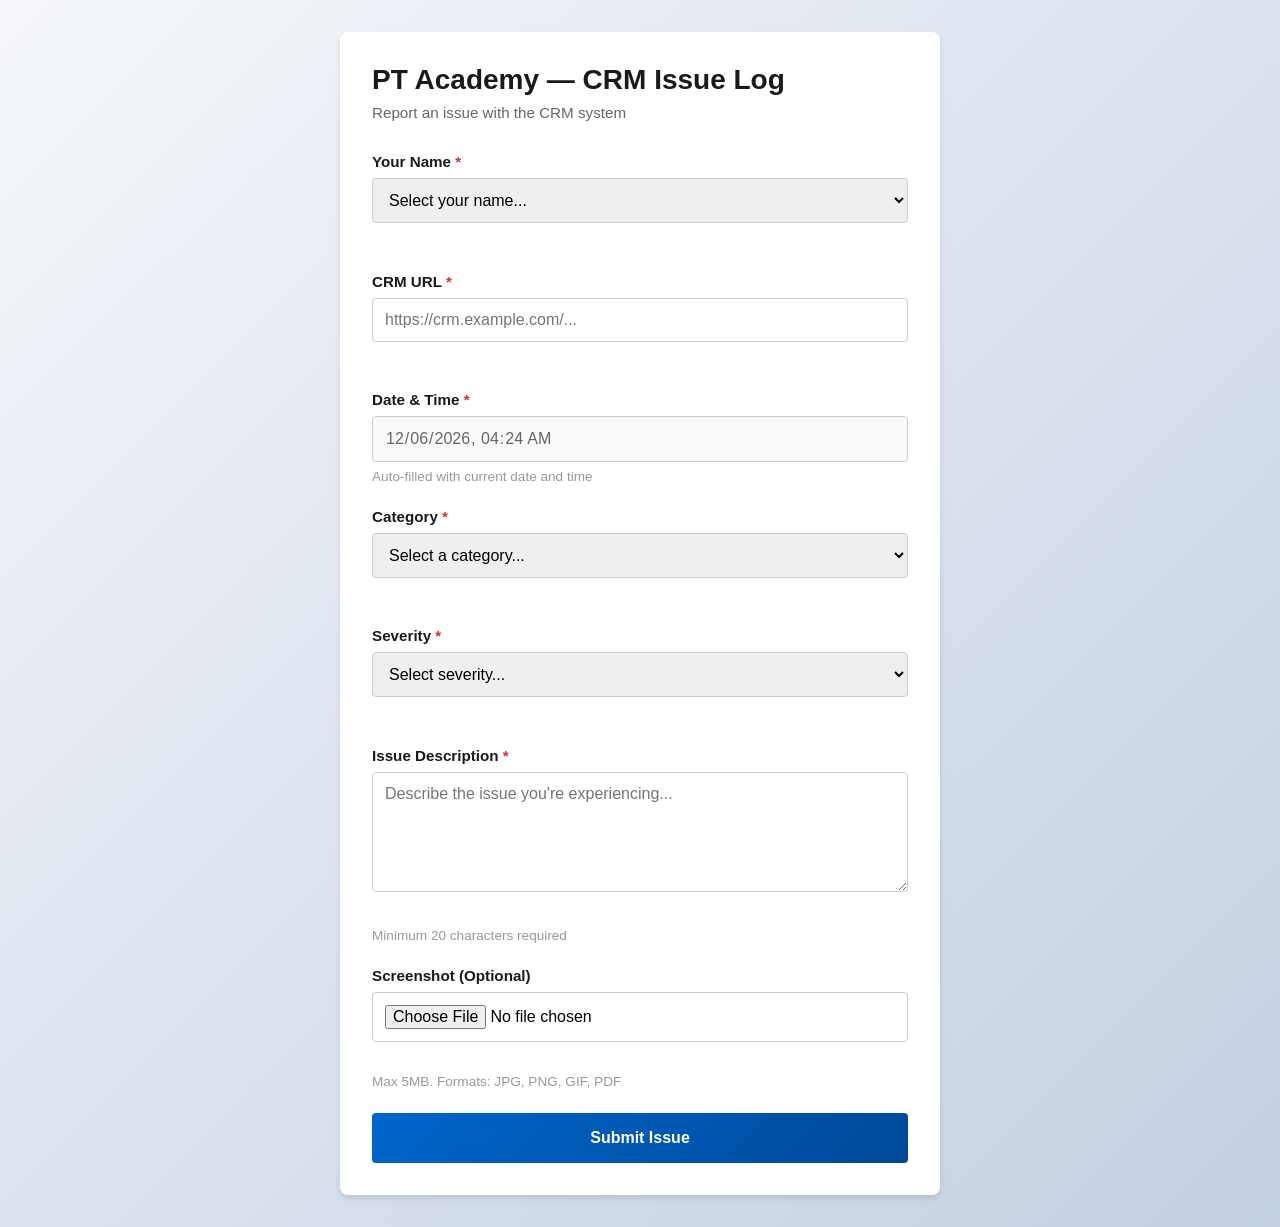
==== index.html @ 4f9b0882 "Add new team members to the selection options" ====
<!DOCTYPE html>
<html lang="en">
<head>
    <meta charset="UTF-8">
    <meta name="viewport" content="width=device-width, initial-scale=1.0">
    <title>PT Academy — CRM Issue Log</title>
    <link rel="stylesheet" href="style.css">
</head>
<body>
    <div class="container">
        <div class="form-card">
            <h1>PT Academy — CRM Issue Log</h1>
            <p class="subtitle">Report an issue with the CRM system</p>

            <form id="issueForm">
                <!-- Name Field -->
                <div class="form-group">
                    <label for="name">Your Name <span class="required">*</span></label>
                    <select id="name" name="name" required>
                        <option value="" disabled selected>Select your name...</option>
                        <option value="Atiya">Atiya</option>
                        <option value="Tommy">Tommy</option>
                        <option value="Tee">Tee</option>
                        <option value="Mariah">Mariah</option>
                        <option value="Ruksana">Ruksana</option>
                        <option value="Jas">Jas</option>
                        <option value="Ellie">Ellie</option>
                        <option value="Sam">Sam</option>
                        <option value="Simi">Simi</option>
                        <option value="Adam Kiani">Adam Kiani</option>
                        <!-- Add more team members as needed -->
                    </select>
                    <span class="error-message" id="nameError"></span>
                </div>

                <!-- CRM URL Field -->
                <div class="form-group">
                    <label for="crmUrl">CRM URL <span class="required">*</span></label>
                    <input type="text" id="crmUrl" name="crmUrl" placeholder="https://crm.example.com/..." required>
                    <span class="error-message" id="crmUrlError"></span>
                </div>

                <!-- Date/Time Field -->
                <div class="form-group">
                    <label for="datetime">Date & Time <span class="required">*</span></label>
                    <input type="datetime-local" id="datetime" name="datetime" readonly required>
                    <span class="help-text">Auto-filled with current date and time</span>
                </div>

                <!-- Category Field -->
                <div class="form-group">
                    <label for="category">Category <span class="required">*</span></label>
                    <select id="category" name="category" required>
                        <option value="" disabled selected>Select a category...</option>
                        <option value="Bug">Bug</option>
                        <option value="Data Issue">Data Issue</option>
                        <option value="Access Problem">Access Problem</option>
                        <option value="Other">Other</option>
                    </select>
                    <span class="error-message" id="categoryError"></span>
                </div>

                <!-- Severity Field -->
                <div class="form-group">
                    <label for="severity">Severity <span class="required">*</span></label>
                    <select id="severity" name="severity" required>
                        <option value="" disabled selected>Select severity...</option>
                        <option value="Low">Low</option>
                        <option value="Medium">Medium</option>
                        <option value="High">High</option>
                        <option value="Critical">Critical</option>
                    </select>
                    <span class="error-message" id="severityError"></span>
                </div>

                <!-- Description Field -->
                <div class="form-group">
                    <label for="description">Issue Description <span class="required">*</span></label>
                    <textarea id="description" name="description" rows="5" placeholder="Describe the issue you're experiencing..." required></textarea>
                    <span class="error-message" id="descriptionError"></span>
                    <span class="help-text">Minimum 20 characters required</span>
                </div>

                <!-- Screenshot Field -->
                <div class="form-group">
                    <label for="screenshot">Screenshot (Optional)</label>
                    <input type="file" id="screenshot" name="screenshot" accept="image/*,.pdf">
                    <span class="error-message" id="screenshotError"></span>
                    <span class="help-text">Max 5MB. Formats: JPG, PNG, GIF, PDF</span>
                </div>

                <!-- Submit Button -->
                <button type="submit" id="submitBtn" class="submit-btn">Submit Issue</button>
            </form>

            <!-- Success Message -->
            <div id="successMessage" class="success-message" style="display: none;">
                <div class="success-content">
                    <h2>✓ Issue Submitted Successfully</h2>
                    <p>Your issue has been logged with ticket number: <strong id="ticketNumber"></strong></p>
                    <p>The development team will investigate and follow up with you soon.</p>
                    <button type="button" id="resetBtn" class="reset-btn">Submit Another Issue</button>
                </div>
            </div>

            <!-- Error Message -->
            <div id="errorMessage" class="error-message-box" style="display: none;">
                <h3>⚠ Submission Failed</h3>
                <p id="errorText"></p>
                <button type="button" id="retryBtn" class="retry-btn">Try Again</button>
            </div>
        </div>
    </div>

    <script src="script.js"></script>
</body>
</html>
---- style.css ----
* {
    margin: 0;
    padding: 0;
    box-sizing: border-box;
}

body {
    font-family: -apple-system, BlinkMacSystemFont, 'Segoe UI', Roboto, Oxygen, Ubuntu, Cantarell, sans-serif;
    background: linear-gradient(135deg, #f5f7fa 0%, #c3cfe2 100%);
    min-height: 100vh;
    padding: 2rem 1rem;
}

.container {
    max-width: 600px;
    margin: 0 auto;
}

.form-card {
    background: white;
    border-radius: 8px;
    box-shadow: 0 4px 6px rgba(0, 0, 0, 0.1);
    padding: 2rem;
}

h1 {
    color: #1a1a1a;
    font-size: 1.75rem;
    margin-bottom: 0.5rem;
    font-weight: 600;
}

.subtitle {
    color: #666;
    font-size: 0.95rem;
    margin-bottom: 2rem;
}

.form-group {
    margin-bottom: 1.5rem;
}

label {
    display: block;
    margin-bottom: 0.5rem;
    font-weight: 600;
    color: #1a1a1a;
    font-size: 0.95rem;
}

.required {
    color: #d32f2f;
}

input[type="text"],
input[type="file"],
select,
textarea {
    width: 100%;
    padding: 0.75rem;
    border: 1px solid #ccc;
    border-radius: 4px;
    font-size: 1rem;
    font-family: inherit;
    transition: border-color 0.2s, box-shadow 0.2s;
}

input[type="text"]:focus,
input[type="file"]:focus,
select:focus,
textarea:focus {
    outline: none;
    border-color: #0066cc;
    box-shadow: 0 0 0 3px rgba(0, 102, 204, 0.1);
}

input[type="datetime-local"] {
    width: 100%;
    padding: 0.75rem;
    border: 1px solid #ccc;
    border-radius: 4px;
    font-size: 1rem;
    font-family: inherit;
    background-color: #f9f9f9;
    color: #666;
    cursor: not-allowed;
}

input[type="datetime-local"]:focus {
    outline: none;
}

textarea {
    resize: vertical;
    min-height: 120px;
}

.help-text {
    display: block;
    margin-top: 0.4rem;
    font-size: 0.85rem;
    color: #999;
}

.error-message {
    display: block;
    color: #d32f2f;
    font-size: 0.85rem;
    margin-top: 0.4rem;
    min-height: 1.2rem;
}

.form-group.has-error input,
.form-group.has-error select,
.form-group.has-error textarea {
    border-color: #d32f2f;
    background-color: #fff5f5;
}

.submit-btn {
    width: 100%;
    padding: 1rem;
    background: linear-gradient(135deg, #0066cc 0%, #004999 100%);
    color: white;
    border: none;
    border-radius: 4px;
    font-size: 1rem;
    font-weight: 600;
    cursor: pointer;
    transition: background 0.2s, transform 0.1s, box-shadow 0.2s;
}

.submit-btn:hover:not(:disabled) {
    background: linear-gradient(135deg, #0052a3 0%, #003d7a 100%);
    box-shadow: 0 4px 12px rgba(0, 102, 204, 0.3);
}

.submit-btn:active:not(:disabled) {
    transform: scale(0.98);
}

.submit-btn:disabled {
    opacity: 0.6;
    cursor: not-allowed;
}

.submit-btn.submitting::after {
    content: ' ⏳ Submitting...';
}

/* Success Message */
.success-message {
    background: #f1f8e9;
    border: 1px solid #c5e1a5;
    border-radius: 4px;
    padding: 2rem;
    text-align: center;
}

.success-content h2 {
    color: #558b2f;
    margin-bottom: 1rem;
    font-size: 1.5rem;
}

.success-content p {
    color: #666;
    margin-bottom: 0.5rem;
    line-height: 1.6;
}

.success-content strong {
    color: #2e7d32;
    font-size: 1.1rem;
}

.reset-btn {
    margin-top: 1.5rem;
    padding: 0.75rem 2rem;
    background: #4caf50;
    color: white;
    border: none;
    border-radius: 4px;
    font-size: 0.95rem;
    font-weight: 600;
    cursor: pointer;
    transition: background 0.2s;
}

.reset-btn:hover {
    background: #45a049;
}

/* Error Message Box */
.error-message-box {
    background: #ffebee;
    border: 1px solid #ffcdd2;
    border-radius: 4px;
    padding: 2rem;
    text-align: center;
}

.error-message-box h3 {
    color: #c62828;
    margin-bottom: 1rem;
    font-size: 1.25rem;
}

.error-message-box p {
    color: #666;
    margin-bottom: 1.5rem;
    line-height: 1.6;
}

.retry-btn {
    padding: 0.75rem 2rem;
    background: #d32f2f;
    color: white;
    border: none;
    border-radius: 4px;
    font-size: 0.95rem;
    font-weight: 600;
    cursor: pointer;
    transition: background 0.2s;
}

.retry-btn:hover {
    background: #b71c1c;
}

/* Responsive Design */
@media (max-width: 600px) {
    .form-card {
        padding: 1.5rem;
    }

    h1 {
        font-size: 1.5rem;
    }

    .form-group {
        margin-bottom: 1.25rem;
    }

    input[type="text"],
    input[type="file"],
    select,
    textarea {
        font-size: 16px; /* Prevents zoom on iOS */
    }
}
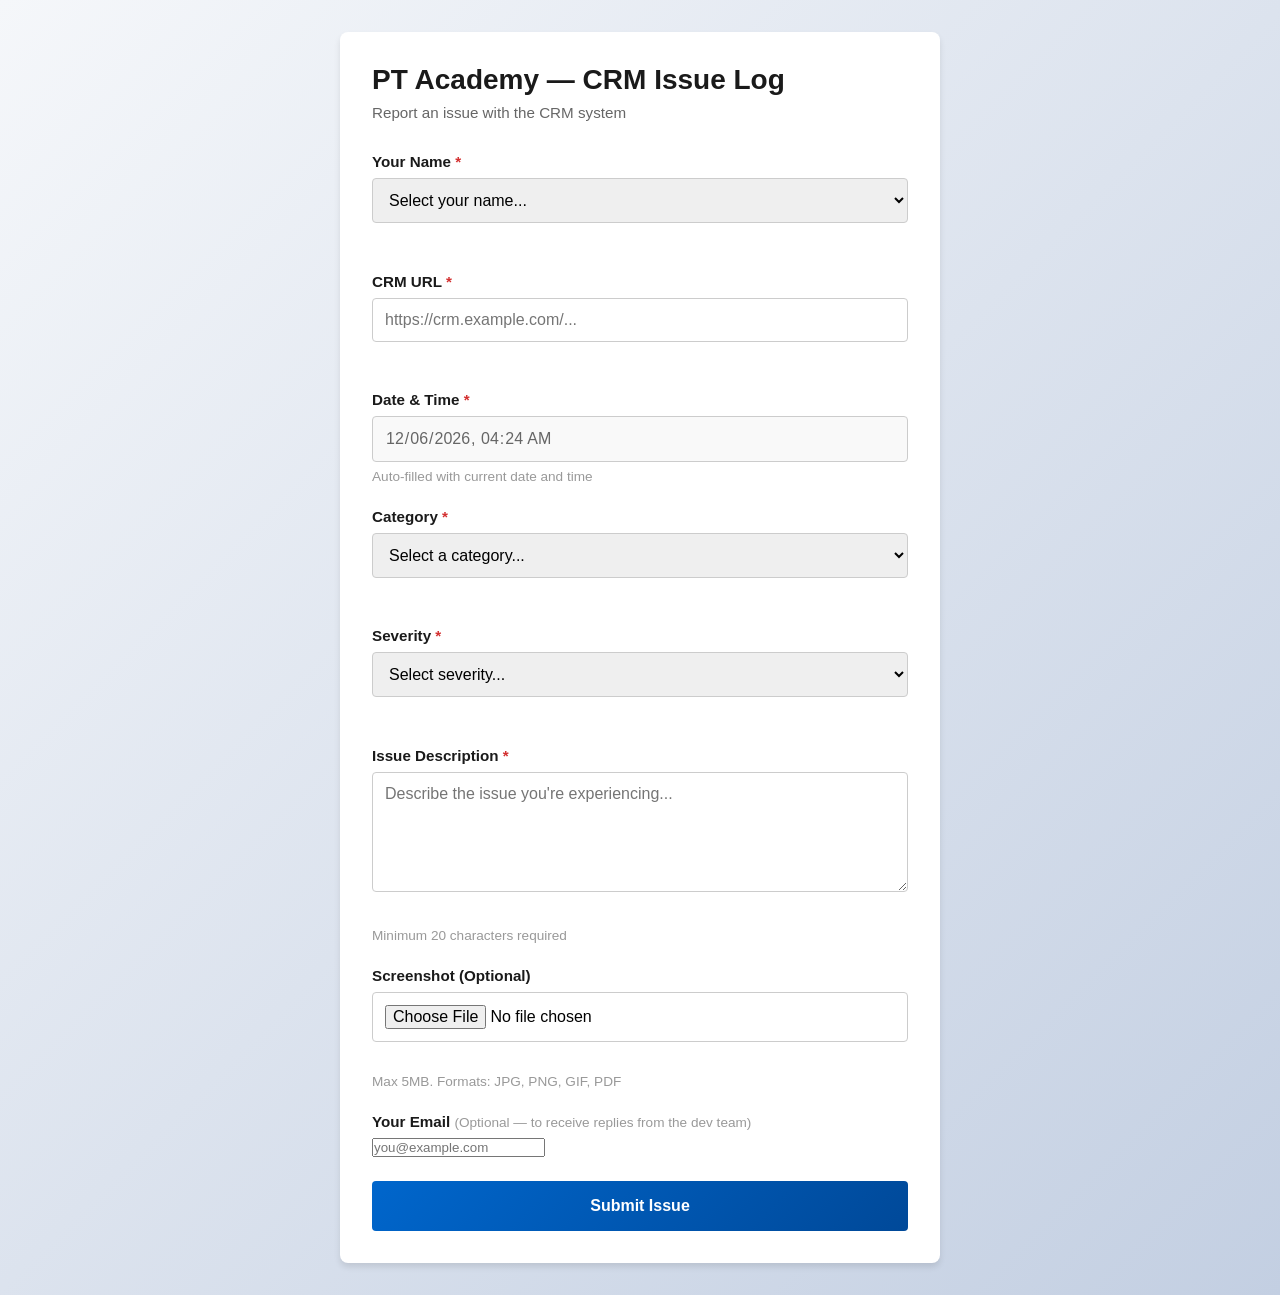
==== commit 9c0677cb: "Add optional email field to issue submission form - Team members can optionally provide email to rec" ====
--- a/index.html
+++ b/index.html
@@ -22,6 +22,7 @@
                         <option value="Tommy">Tommy</option>
                         <option value="Tee">Tee</option>
                         <option value="Mariah">Mariah</option>
+                        <option value="Jordan">Jordan</option>
                         <option value="Ruksana">Ruksana</option>
                         <option value="Jas">Jas</option>
                         <option value="Ellie">Ellie</option>
@@ -55,6 +56,8 @@
                         <option value="Bug">Bug</option>
                         <option value="Data Issue">Data Issue</option>
                         <option value="Access Problem">Access Problem</option>
+                        <option value="Feature Request">Feature Request</option>
+                        <option value="Slow Load Time">Slow Load Time</option>
                         <option value="Other">Other</option>
                     </select>
                     <span class="error-message" id="categoryError"></span>
@@ -89,6 +92,12 @@
                     <span class="help-text">Max 5MB. Formats: JPG, PNG, GIF, PDF</span>
                 </div>
 
+                <!-- Email Field -->
+                <div class="form-group">
+                    <label for="email">Your Email <span class="help-text-inline">(Optional — to receive replies from the dev team)</span></label>
+                    <input type="email" id="email" name="email" placeholder="you@example.com">
+                </div>
+
                 <!-- Submit Button -->
                 <button type="submit" id="submitBtn" class="submit-btn">Submit Issue</button>
             </form>
--- a/style.css
+++ b/style.css
@@ -102,6 +102,12 @@
     color: #999;
 }
 
+.help-text-inline {
+    font-size: 0.85rem;
+    color: #999;
+    font-weight: 400;
+}
+
 .error-message {
     display: block;
     color: #d32f2f;
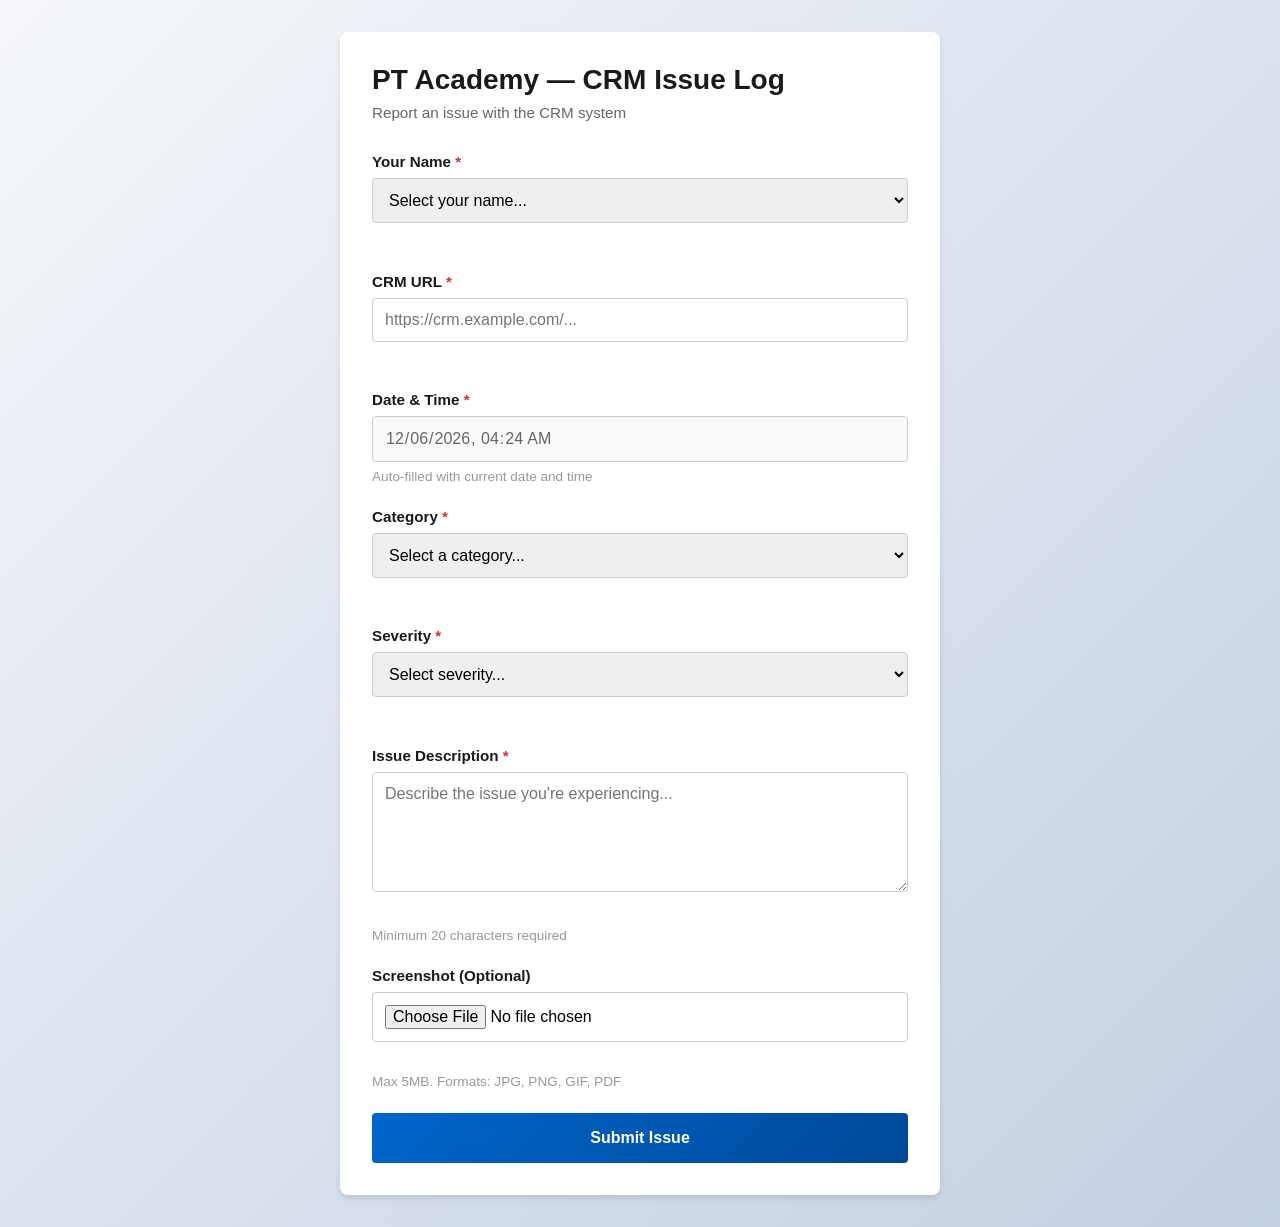
==== commit 2e69043f: "Remove optional email field - use name-based mapping instead" ====
--- a/index.html
+++ b/index.html
@@ -92,12 +92,6 @@
                     <span class="help-text">Max 5MB. Formats: JPG, PNG, GIF, PDF</span>
                 </div>
 
-                <!-- Email Field -->
-                <div class="form-group">
-                    <label for="email">Your Email <span class="help-text-inline">(Optional — to receive replies from the dev team)</span></label>
-                    <input type="email" id="email" name="email" placeholder="you@example.com">
-                </div>
-
                 <!-- Submit Button -->
                 <button type="submit" id="submitBtn" class="submit-btn">Submit Issue</button>
             </form>
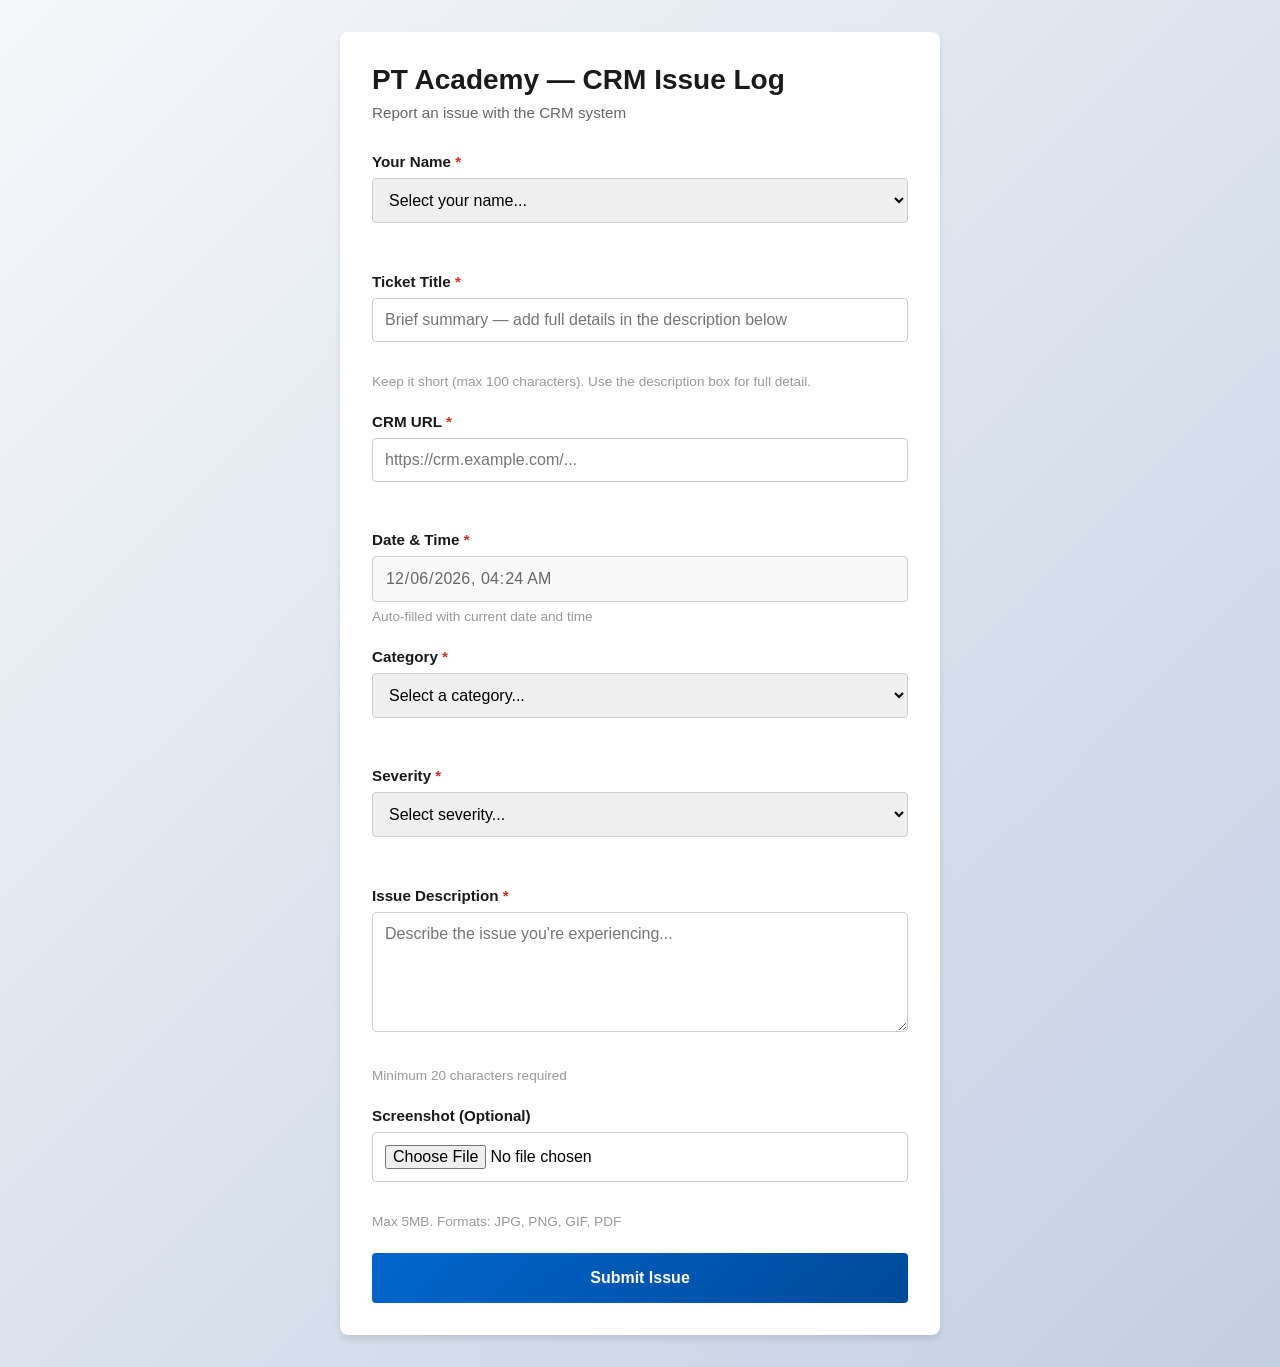
==== commit e34c90da: "Add mandatory ticket title field" ====
--- a/index.html
+++ b/index.html
@@ -32,6 +32,14 @@
                         <!-- Add more team members as needed -->
                     </select>
                     <span class="error-message" id="nameError"></span>
+                </div>
+
+                <!-- Ticket Title Field -->
+                <div class="form-group">
+                    <label for="title">Ticket Title <span class="required">*</span></label>
+                    <input type="text" id="title" name="title" maxlength="100" placeholder="Brief summary — add full details in the description below" required>
+                    <span class="error-message" id="titleError"></span>
+                    <span class="help-text">Keep it short (max 100 characters). Use the description box for full detail.</span>
                 </div>
 
                 <!-- CRM URL Field -->
--- a/style.css
+++ b/style.css
@@ -102,12 +102,6 @@
     color: #999;
 }
 
-.help-text-inline {
-    font-size: 0.85rem;
-    color: #999;
-    font-weight: 400;
-}
-
 .error-message {
     display: block;
     color: #d32f2f;
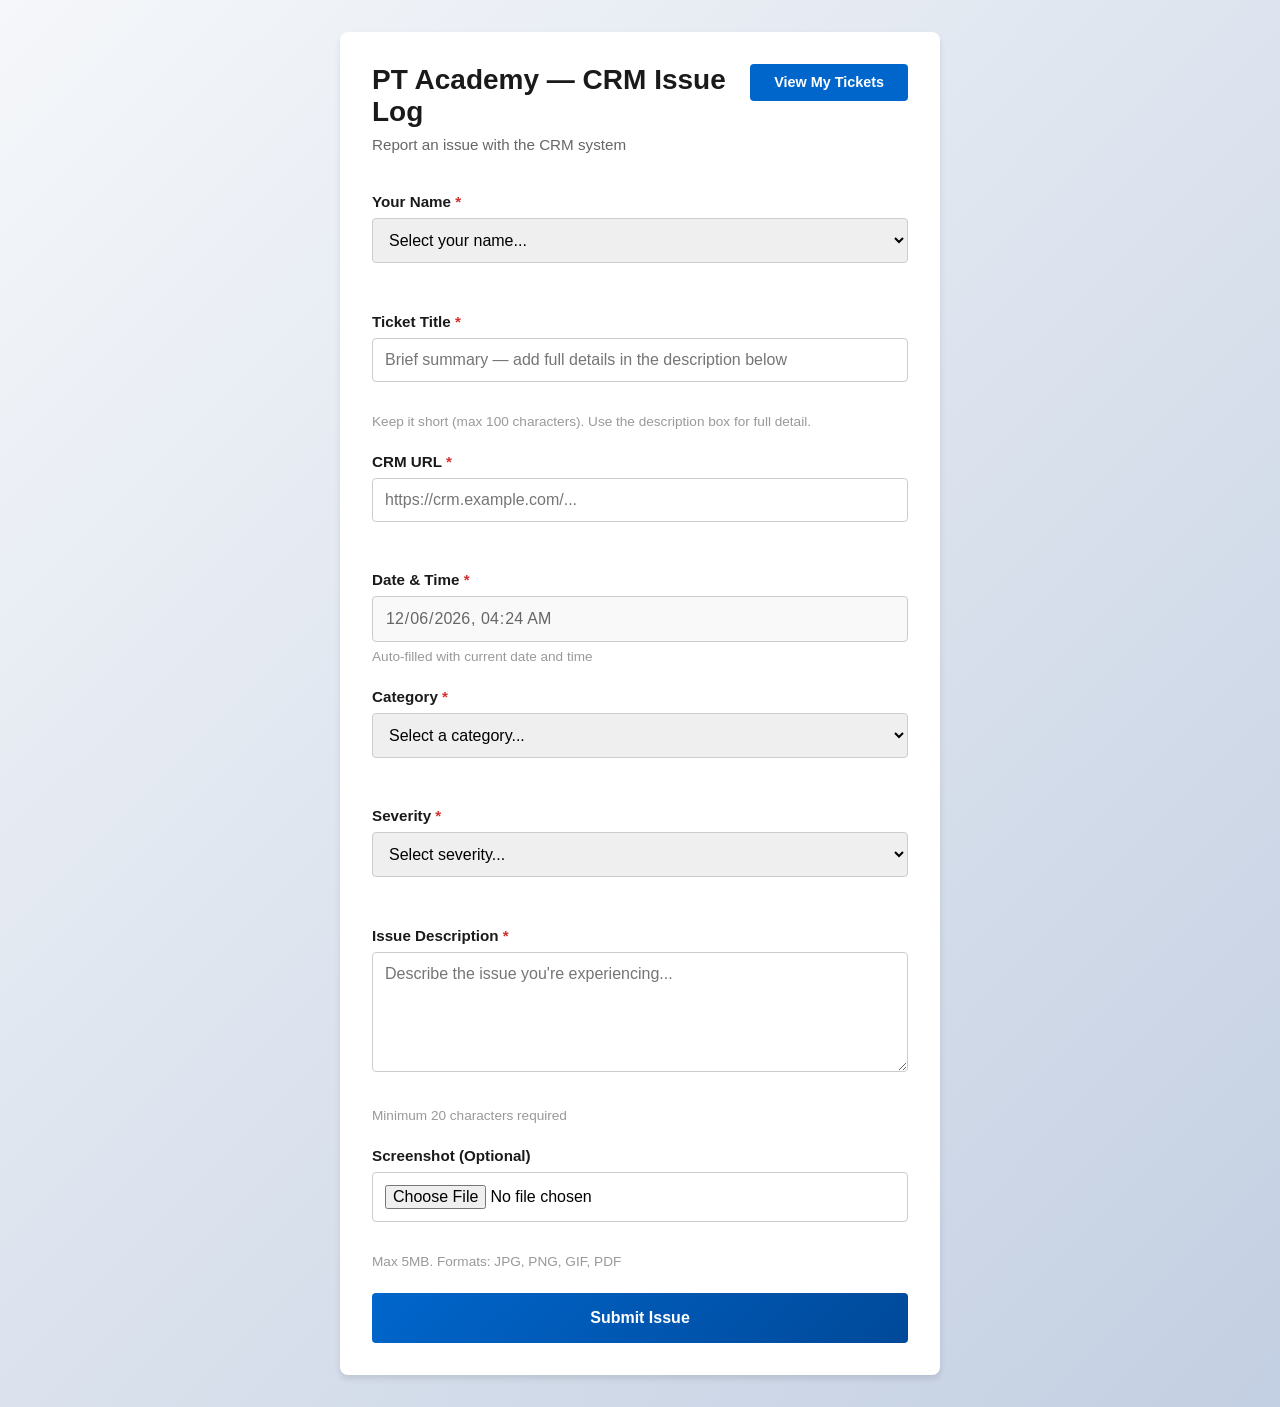
==== commit 643ce30f: "Add status filter to tracker, new ticket button, and view tickets button on form" ====
--- a/index.html
+++ b/index.html
@@ -9,8 +9,13 @@
 <body>
     <div class="container">
         <div class="form-card">
-            <h1>PT Academy — CRM Issue Log</h1>
-            <p class="subtitle">Report an issue with the CRM system</p>
+            <div class="form-header">
+                <div>
+                    <h1>PT Academy — CRM Issue Log</h1>
+                    <p class="subtitle">Report an issue with the CRM system</p>
+                </div>
+                <button class="view-tickets-btn" onclick="window.location.href='tracker.html'">View My Tickets</button>
+            </div>
 
             <form id="issueForm">
                 <!-- Name Field -->
--- a/style.css
+++ b/style.css
@@ -23,6 +23,18 @@
     padding: 2rem;
 }
 
+.form-header {
+    display: flex;
+    align-items: flex-start;
+    justify-content: space-between;
+    gap: 1.5rem;
+    margin-bottom: 1rem;
+}
+
+.form-header > div {
+    flex: 1;
+}
+
 h1 {
     color: #1a1a1a;
     font-size: 1.75rem;
@@ -33,7 +45,25 @@
 .subtitle {
     color: #666;
     font-size: 0.95rem;
-    margin-bottom: 2rem;
+    margin-bottom: 1.5rem;
+}
+
+.view-tickets-btn {
+    padding: 0.65rem 1.5rem;
+    background: #0066cc;
+    color: white;
+    border: none;
+    border-radius: 4px;
+    font-size: 0.9rem;
+    font-weight: 600;
+    cursor: pointer;
+    transition: background 0.2s;
+    white-space: nowrap;
+    flex-shrink: 0;
+}
+
+.view-tickets-btn:hover {
+    background: #0052a3;
 }
 
 .form-group {
